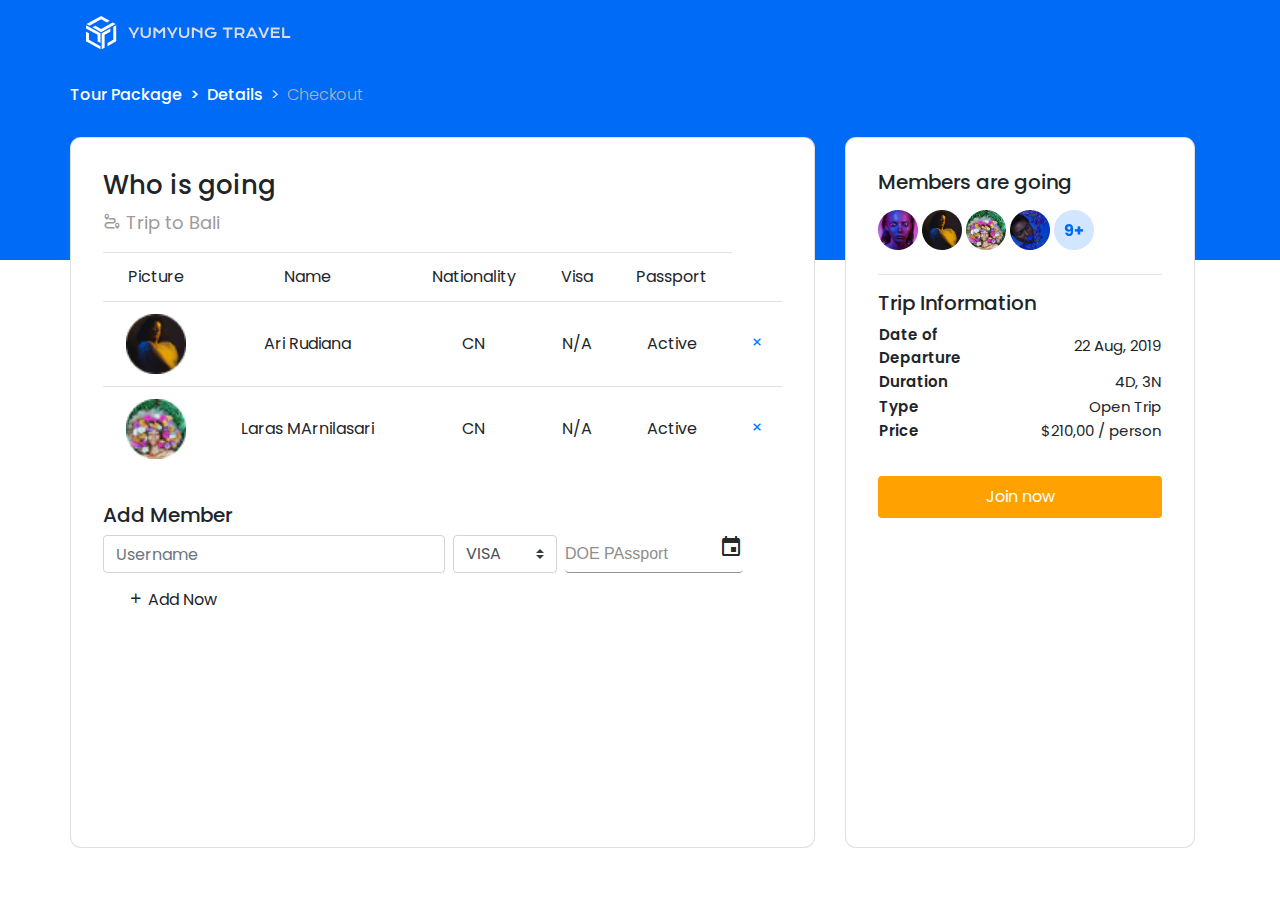
==== checkout.html @ 3087dea4 "chekout page halfway there" ====
<!DOCTYPE html>
<html lang="en">
  <head>
    <meta charset="UTF-8" />
    <meta name="viewport" content="width=device-width, initial-scale=1.0" />

    <!-- Primary Meta Tags -->
    <title>yumyung travel — tour, and travel, Hajj, and umroh</title>
    <meta
      name="title"
      content="yumyung travel — tour, and travel, Hajj, and umroh"
    />
    <meta
      name="description"
      content="home, Indonesia leading tour and travel agency, travel agent in Jakarta providing domestic Indonesia and international airlines tickets, hotels, tours ..."
    />

    <!-- ============= CSS ============= -->
    <link rel="icon" type="image/png" href="frontend/img/favicon.ico" />

    <link
      rel="stylesheet"
      href="frontend/libraries/bootstrap/css/bootstrap.css"
    />
    <link rel="stylesheet" href="frontend/libraries/xzoom/xzoom.css" />
    <link
      href="https://unpkg.com/boxicons@2.0.7/css/boxicons.min.css"
      rel="stylesheet"
    />
    <link rel="stylesheet" href="frontend/libraries/gijgo/css/gijgo.min.css" />
    <link href="https://unpkg.com/aos@2.3.1/dist/aos.css" rel="stylesheet" />

    <link rel="stylesheet" href="frontend/styles/main.css" />
  </head>
  <body>
    <!-- -------- navbar start -------- -->
    <div class="nav-wrapper nav-details">
      <div class="container">
        <nav class="row navbar navbar-expand-lg navbar-light">
          <div class="navbar-nav text-center">
            <a href="index.html" class="navbar-brand">
              <img src="frontend/img/logo2.svg" alt="logo" />
            </a>
          </div>
        </nav>
      </div>
    </div>

    <!-- -------- navbar end -------- -->

    <main>
      <section class="section-details-header"></section>
      <section class="section-details-content">
        <div class="container">
          <div class="row">
            <div class="col p-0">
              <nav>
                <ol class="breadcrumb">
                  <li class="breadcrumb-item">Tour Package</li>
                  <li class="breadcrumb-item">Details</li>
                  <li class="breadcrumb-item active">Checkout</li>
                </ol>
              </nav>
            </div>
          </div>
          <div class="row">
            <div class="col-lg-8 pl-lg-0">
              <div class="card card-details">
                <h1>Who is going</h1>
                <p>
                  <span><i class="bx bx-trip"></i></span> Trip to Bali
                </p>
                <div class="attendee">
                  <table class="table table-responsive-sm text-center">
                    <thead>
                      <tr>
                        <td>Picture</td>
                        <td>Name</td>
                        <td>Nationality</td>
                        <td>Visa</td>
                        <td>Passport</td>
                      </tr>
                    </thead>
                    <tbody>
                      <tr>
                        <td>
                          <img src="frontend/img/members2.png" height="60" />
                        </td>
                        <td class="align-middle">Ari Rudiana</td>
                        <td class="align-middle">CN</td>
                        <td class="align-middle">N/A</td>
                        <td class="align-middle">Active</td>
                        <td class="align-middle">
                          <a href="#"><i class="bx bx-x"></i></a>
                        </td>
                      </tr>
                      <tr>
                        <td>
                          <img src="frontend/img/members3.png" height="60" />
                        </td>
                        <td class="align-middle">Laras MArnilasari</td>
                        <td class="align-middle">CN</td>
                        <td class="align-middle">N/A</td>
                        <td class="align-middle">Active</td>
                        <td class="align-middle">
                          <a href="#"><i class="bx bx-x"></i></a>
                        </td>
                      </tr>
                    </tbody>
                  </table>
                </div>
                <div class="member mt-3">
                  <h2>Add Member</h2>
                  <form class="form-inline">
                    <label for="inputUsername" class="sr-only">Name</label>
                    <input
                      type="text"
                      name="inputUsername"
                      class="form-control mb-2 mr-sm-2"
                      id="inputUsername"
                      placeholder="Username"
                    />
                    <label for="inputVisa" class="sr-only">Visa</label>
                    <select
                      name="inputVisa"
                      id="inputVisa"
                      class="custom-select mb-2 mr-sm-2"
                    >
                      <option value="VISA" selected>VISA</option>
                      <option value="30 Days">30 Days</option>
                      <option value="N/A">N/A</option>
                    </select>

                    <label for="doePassport" class="sr-only"
                      >DOE Passport</label
                    >
                    <div class="input-group mb-2 mr-sm-2">
                      <input
                        type="text"
                        class="form-control datepicker"
                        id="doePassport"
                        placeholder="DOE PAssport"
                      />
                    </div>

                    <button class="btn btn-add-now mb-2 px-4" type="submit">
                      <i class="bx bx-plus bx-flashing"></i> Add Now
                    </button>
                  </form>
                </div>
              </div>
            </div>
            <div class="col-lg-4">
              <div class="card card-details card-right">
                <h2>Members are going</h2>
                <div class="members my-2">
                  <img
                    src="frontend/img/members1.png"
                    alt="members"
                    class="member-image"
                  />
                  <img
                    src="frontend/img/members2.png"
                    alt="members"
                    class="member-image"
                  />
                  <img
                    src="frontend/img/members3.png"
                    alt="members"
                    class="member-image"
                  />
                  <img
                    src="frontend/img/members4.png"
                    alt="members"
                    class="member-image"
                  />
                  <img
                    src="frontend/img/members5.png"
                    alt="members"
                    class="member-image"
                  />
                </div>
                <hr />
                <h2>Trip Information</h2>
                <table class="trio-information">
                  <tr>
                    <th width="50%">Date of Departure</th>
                    <td width="50%" class="text-right">22 Aug, 2019</td>
                  </tr>
                  <tr>
                    <th width="50%">Duration</th>
                    <td width="50%" class="text-right">4D, 3N</td>
                  </tr>
                  <tr>
                    <th width="50%">Type</th>
                    <td width="50%" class="text-right">Open Trip</td>
                  </tr>
                  <tr>
                    <th width="50%">Price</th>
                    <td width="50%" class="text-right">$210,00 / person</td>
                  </tr>
                </table>
                <div class="join-container">
                  <a href="#" class="btn btn-block btn-join-now mt-3 py-2"
                    >Join now</a
                  >
                </div>
              </div>
            </div>
          </div>
        </div>
      </section>
    </main>

    <!-- =========== LINK JAVASCRIPT ============ -->

    <script src="frontend/libraries/jquery/jquery-3.5.1.min.js"></script>
    <script src="frontend/libraries/bootstrap/js/bootstrap.js"></script>
    <script src="https://unpkg.com/aos@2.3.1/dist/aos.js"></script>
    <script src="frontend/scripts/main.js"></script>
    <script src="frontend/libraries/xzoom/xzoom.min.js"></script>
    <script src="frontend/libraries/gijgo/js/gijgo.min.js"></script>
    <script>
      $(document).ready(function () {
        $(".xzoom, .xzoom-gallery").xzoom({
          zoomWidth: 500,
          title: false,
          tint: "#333",
          Xoffset: 15,
        });

        $(".datepicker").datepicker({
          uilibrary: "bootstrap4",
        });
      });
    </script>
    <script>
      AOS.init();
    </script>
  </body>
</html>
---- frontend/libraries/xzoom/xzoom.css ----
/* Compatibility styles for frameworks like bootstrap, foundation e.t.c */
.xzoom-source img, .xzoom-preview img, .xzoom-lens img {
  display: block;
  max-width: none;
  max-height: none;
  -webkit-transition: none;
  -moz-transition: none;
  -o-transition: none;
  transition: none;
}
/* --------------- */

/* xZoom Styles below */
.xzoom-container { 
  display: inline-block;
}

.xzoom-thumbs {
  text-align: center;
  margin-bottom: 10px;
}

.xzoom { 
  -webkit-box-shadow: 0px 0px 5px 0px rgba(0,0,0,0.5);
  -moz-box-shadow: 0px 0px 5px 0px rgba(0,0,0,0.5);
  box-shadow: 0px 0px 5px 0px rgba(0,0,0,0.5);  
}
.xzoom2, .xzoom3, .xzoom4, .xzoom5 {
  -webkit-box-shadow: 0px 0px 5px 0px rgba(0,0,0,0.5);
  -moz-box-shadow: 0px 0px 5px 0px rgba(0,0,0,0.5);
  box-shadow: 0px 0px 5px 0px rgba(0,0,0,0.5);
}

/* Thumbs */
.xzoom-gallery, .xzoom-gallery2, .xzoom-gallery3, .xzoom-gallery4, .xzoom-gallery5 {
  border: 1px solid #cecece;
  margin-left: 5px;
  margin-bottom: 10px;
}

.xzoom-source, .xzoom-hidden {
  display: block;
  position: static;
  float: none;
  clear: both;
}

/* Everything out of border is hidden */
.xzoom-hidden {
  overflow: hidden;
}

/* Preview */
.xzoom-preview {
  border: 1px solid #888;
  background: #2f4f4f;
  box-shadow: -0px -0px 10px rgba(0,0,0,0.50);
}

/* Lens */
.xzoom-lens {
  border: 1px solid #555;
  box-shadow: -0px -0px 10px rgba(0,0,0,0.50);
  cursor: crosshair;
}

/* Loading */
.xzoom-loading {
  background-position: center center;
  background-repeat: no-repeat;
  border-radius: 100%;
  opacity: .7;
  background: url(../images/xloading.gif);
  width: 48px;
  height: 48px;
}

/* Additional class that applied to thumb when it is active */
.xactive {
  -webkit-box-shadow: 0px 0px 3px 0px rgba(74,169,210,1);
  -moz-box-shadow: 0px 0px 3px 0px rgba(74,169,210,1);
  box-shadow: 0px 0px 3px 0px rgba(74,169,210,1); 
  border: 1px solid #4aaad2;
}

/* Caption */
.xzoom-caption {
  position: absolute;
  bottom: -43px;
  left: 0;
  background: #000;
  width: 100%;
  text-align: left;
}

.xzoom-caption span {
  color: #fff;
  font-family: Arial, sans-serif;
  display: block;
  font-size: 0.75em;
  font-weight: bold;
  padding: 10px;
}
---- frontend/libraries/gijgo/css/gijgo.min.css ----
.gj-button-md,.gj-text-align-center{text-align:center}.gj-button-md,.gj-modal{overflow:hidden;outline:0}.gj-button-md,.gj-button-md-group{position:relative;vertical-align:middle}.gj-button,.gj-button-md,.gj-cursor-pointer{cursor:pointer}.gj-button{background-color:#f5f5f5;border:1px solid #ddd;color:#000;border-radius:3px;padding:6px 10px}.gj-unselectable{-webkit-touch-callout:none;-webkit-user-select:none;-khtml-user-select:none;-moz-user-select:none;-ms-user-select:none;user-select:none}.gj-row{display:-webkit-box;display:-ms-flexbox;display:flex;-ms-flex-wrap:wrap;flex-wrap:wrap}.gj-margin-left-5{margin-left:5px}.gj-margin-left-10{margin-left:10px}.gj-width-full{width:100%}.gj-font-size-16{font-size:16px}.gj-hidden{display:none}.gj-button-md{background:0 0;border:none;border-radius:2px;color:rgba(0,0,0,.87);height:36px;margin:0;min-width:64px;padding:0 16px;display:inline-block;font-family:Roboto,Helvetica,Arial,sans-serif;font-size:1rem;font-weight:500;text-transform:uppercase;letter-spacing:0;will-change:box-shadow;transition:box-shadow .2s cubic-bezier(.4,0,1,1),background-color .2s cubic-bezier(.4,0,.2,1),color .2s cubic-bezier(.4,0,.2,1);text-decoration:none;line-height:36px;-webkit-user-select:none;-moz-user-select:none;-ms-user-select:none;user-select:none}.gj-button-md:hover{background-color:rgba(158,158,158,.2)}.gj-button-md:disabled{color:rgba(0,0,0,.26);background:0 0}.gj-button-md .gj-icon,.gj-button-md .material-icons{vertical-align:middle}.gj-button-md.gj-button-md-icon{width:24px;height:31px;min-width:24px;padding:0;display:table}ul.gj-list-bootstrap li [data-role=image],ul.gj-list-md li [data-role=checkbox],ul.gj-list-md li [data-role=image]{height:24px;width:24px}.gj-button-md.gj-button-md-icon .gj-icon,.gj-button-md.gj-button-md-icon .material-icons{display:table-cell;margin-right:0;width:24px;height:24px}.gj-button-md.active{background-color:rgba(158,158,158,.4)}.gj-button-md-group{display:inline-block}.gj-textbox-md{border:none;border-bottom:1px solid rgba(0,0,0,.42);display:block;font-family:Helvetica,Arial,sans-serif;font-size:16px;line-height:16px;padding:4px 0;margin:0;width:100%;background:0 0;text-align:left;color:rgba(0,0,0,.87)}.gj-textbox-md:active,.gj-textbox-md:focus{border-bottom:2px solid rgba(0,0,0,.42);outline:0}.gj-textbox-md::placeholder{color:#8e8e8e}.gj-textbox-md:-ms-input-placeholder{color:#8e8e8e}.gj-textbox-md::-ms-input-placeholder{color:#8e8e8e}.gj-md-spacer-24{min-width:24px;width:24px;display:inline-block}.gj-md-spacer-32{min-width:32px;width:32px;display:inline-block}.gj-modal{position:fixed;top:0;right:0;bottom:0;left:0;z-index:1203;display:none;-webkit-overflow-scrolling:touch;background-color:rgba(0,0,0,.54118);transition:.2s ease opacity;will-change:opacity}ul.gj-list li [data-role=wrapper]{display:table;width:100%}ul.gj-list li [data-role=checkbox],ul.gj-list li [data-role=image]{display:table-cell;vertical-align:middle;text-align:center}ul.gj-list li [data-role=display]{display:table-cell;vertical-align:middle;cursor:pointer}ul.gj-list li [data-role=display]:empty:before{content:"\200b"}ul.gj-list-bootstrap{padding-left:0;margin-bottom:0}ul.gj-list-bootstrap li{padding:0}ul.gj-list-bootstrap li [data-role=wrapper]{padding:0 10px}ul.gj-list-bootstrap li [data-role=checkbox]{width:24px;padding:3px}ul.gj-list-bootstrap li [data-role=display]{padding:8px 0 8px 4px}.list-group-item.active ul li,.list-group-item.active:focus ul li,.list-group-item.active:hover ul li{text-shadow:none;color:initial}ul.gj-list-md{padding:0;list-style:none;line-height:24px;letter-spacing:0;color:#616161}.gj-picker-md,ul.gj-list-md li{font-family:Roboto,Helvetica,Arial,sans-serif;font-size:16px;font-weight:400;letter-spacing:.04em;line-height:1}ul.gj-list-md li{display:list-item;list-style-type:none;padding:0;min-height:unset;box-sizing:border-box;align-items:center;cursor:default;overflow:hidden;-webkit-flex-direction:row;-ms-flex-direction:row;flex-direction:row;-webkit-flex-wrap:nowrap;-ms-flex-wrap:nowrap;flex-wrap:nowrap}ul.gj-list-md li [data-role=display]{padding:8px 0 8px 5px;order:0;flex-grow:2;text-decoration:none;box-sizing:border-box;align-items:center;text-align:left;color:rgba(0,0,0,.87)}ul.gj-list-md li.disabled>[data-role=wrapper]>[data-role=display]{color:#9E9E9E}.gj-list-md-active{background:#e0e0e0;color:#3f51b5}.gj-picker{position:absolute;z-index:1203;background-color:#fff}.gj-picker .selected{color:#fff}.gj-picker-md{color:rgba(0,0,0,.87);border:1px solid #E0E0E0}.gj-modal .gj-picker-md{border:0}.gj-picker-md [role=header]{color:rgba(255,255,255,.54);display:flex;background:#2196f3;align-items:baseline;user-select:none;justify-content:center}.gj-picker-md [role=footer]{float:right;padding:10px}.gj-picker-md [role=footer] button.gj-button-md{color:#2196f3;font-weight:700;font-size:13px}.gj-picker-bootstrap{border:1px solid #E0E0E0}.gj-picker-bootstrap .selected{color:#888}.gj-picker-bootstrap [role=header]{background:#eee;color:#AAA}@font-face{font-family:gijgo-material;src:url(../fonts/gijgo-material.eot?235541);src:url(../fonts/gijgo-material.eot?235541#iefix) format('embedded-opentype'),url(../fonts/gijgo-material.ttf?235541) format('truetype'),url(../fonts/gijgo-material.woff?235541) format('woff'),url(../fonts/gijgo-material.svg?235541#gijgo-material) format('svg');font-weight:400;font-style:normal}.gj-icon{font-family:gijgo-material!important;font-size:24px;speak:none;font-style:normal;font-weight:400;font-variant:normal;text-transform:none;line-height:1;letter-spacing:0;-webkit-font-feature-settings:"liga";-moz-font-feature-settings:"liga=1";-moz-font-feature-settings:"liga";-ms-font-feature-settings:"liga" 1;font-feature-settings:"liga";-webkit-font-variant-ligatures:discretionary-ligatures;font-variant-ligatures:discretionary-ligatures;-webkit-font-smoothing:antialiased;-moz-osx-font-smoothing:grayscale}.gj-icon.undo:before{content:"\e900"}.gj-icon.vertical-align-top:before{content:"\e901"}.gj-icon.vertical-align-center:before{content:"\e902"}.gj-icon.vertical-align-bottom:before{content:"\e903"}.gj-icon.arrow-dropup:before{content:"\e904"}.gj-icon.clock:before{content:"\e905"}.gj-icon.refresh:before{content:"\e906"}.gj-icon.last-page:before{content:"\e907"}.gj-icon.first-page:before{content:"\e908"}.gj-icon.cancel:before{content:"\e909"}.gj-icon.clear:before{content:"\e90a"}.gj-icon.check-circle:before{content:"\e90b"}.gj-icon.delete:before{content:"\e90c"}.gj-icon.arrow-upward:before{content:"\e90d"}.gj-icon.arrow-forward:before{content:"\e90e"}.gj-icon.arrow-downward:before{content:"\e90f"}.gj-icon.arrow-back:before{content:"\e910"}.gj-icon.list-numbered:before{content:"\e911"}.gj-icon.list-bulleted:before{content:"\e912"}.gj-icon.indent-increase:before{content:"\e913"}.gj-icon.indent-decrease:before{content:"\e914"}.gj-icon.redo:before{content:"\e915"}.gj-icon.align-right:before{content:"\e916"}.gj-icon.align-left:before{content:"\e917"}.gj-icon.align-justify:before{content:"\e918"}.gj-icon.align-center:before{content:"\e919"}.gj-icon.strikethrough:before{content:"\e91a"}.gj-icon.italic:before{content:"\e91b"}.gj-icon.underlined:before{content:"\e91c"}.gj-icon.bold:before{content:"\e91d"}.gj-icon.arrow-dropdown:before{content:"\e91e"}.gj-icon.done:before{content:"\e91f"}.gj-icon.pencil:before{content:"\e920"}.gj-icon.minus:before{content:"\e921"}.gj-icon.plus:before{content:"\e922"}.gj-icon.chevron-up:before{content:"\e923"}.gj-icon.chevron-right:before{content:"\e924"}.gj-icon.chevron-down:before{content:"\e925"}.gj-icon.chevron-left:before{content:"\e926"}.gj-icon.event:before{content:"\e927"}.gj-draggable{cursor:move}.gj-resizable-handle{position:absolute;font-size:.1px;display:block;-ms-touch-action:none;touch-action:none;z-index:1203}.gj-dialog-bootstrap [data-role=title],.gj-dialog-bootstrap4 [data-role=title]{display:inline}.gj-dialog-bootstrap,.gj-dialog-bootstrap4,.gj-dialog-md{z-index:1202;overflow:hidden}.gj-resizable-n{cursor:n-resize;height:7px;width:100%;top:-5px;left:0}.gj-resizable-e{cursor:e-resize;width:7px;right:-5px;top:0;height:100%}.gj-resizable-s{cursor:s-resize;height:7px;width:100%;bottom:-5px;left:0}.gj-resizable-w{cursor:w-resize;width:7px;left:-5px;top:0;height:100%}.gj-resizable-se{cursor:se-resize;width:12px;height:12px;right:1px;bottom:1px}.gj-resizable-sw{cursor:sw-resize;width:9px;height:9px;left:-5px;bottom:-5px}.gj-resizable-nw{cursor:nw-resize;width:9px;height:9px;left:-5px;top:-5px}.gj-resizable-ne{cursor:ne-resize;width:9px;height:9px;right:-5px;top:-5px}.gj-dialog-footer{position:absolute;bottom:0;width:100%;margin-top:0}.gj-dialog-scrollable [data-role=body]{overflow-x:hidden;overflow-y:scroll}.gj-dialog-bootstrap [data-role=close]{line-height:1.42857143}.gj-dialog-bootstrap4 [data-role=close]{line-height:1.5}.gj-dialog-md{background-color:#FFF;border:none;box-shadow:0 11px 15px -7px rgba(0,0,0,.2),0 24px 38px 3px rgba(0,0,0,.14),0 9px 46px 8px rgba(0,0,0,.12);box-sizing:border-box;position:relative;display:-webkit-box;display:-webkit-flex;display:-ms-flexbox;display:flex;-webkit-box-orient:vertical;-webkit-box-direction:normal;-webkit-flex-direction:column;-ms-flex-direction:column;flex-direction:column;-webkit-background-clip:padding-box;background-clip:padding-box;outline:0}.gj-dialog-md-header{padding:24px 24px 0;font-family:Roboto,Helvetica,Arial,sans-serif}.gj-dialog-md-title{margin:0;font-weight:400;display:inline;line-height:28px;font-size:20px}.gj-dialog-md-close{-webkit-appearance:none;padding:0;cursor:pointer;background:0 0;border:0;float:right;line-height:28px;font-size:28px}.gj-dialog-md-body{padding:20px 24px 24px;color:rgba(0,0,0,.54);font-family:Helvetica,Arial,sans-serif;font-size:14px;font-weight:400;line-height:20px}.gj-dialog-md-footer{padding:8px 8px 8px 24px;display:-webkit-flex;display:-ms-flexbox;display:flex;-webkit-flex-direction:row-reverse;-ms-flex-direction:row-reverse;flex-direction:row-reverse;-webkit-flex-wrap:wrap;-ms-flex-wrap:wrap;flex-wrap:wrap;box-sizing:border-box}.gj-dialog-md-footer>:first-child{margin-right:0}.gj-dialog-md-footer>*{margin-right:8px;height:36px}DIV.gj-grid-wrapper{margin:auto;position:relative;clear:both;z-index:1}TABLE.gj-grid{margin:auto;border-collapse:collapse;width:100%;table-layout:fixed}TABLE.gj-grid THEAD TH [data-role=selectAll]{margin:auto}table.gj-grid-bootstrap thead th [data-role=sorticon],table.gj-grid-md thead th [data-role=sorticon]{margin-left:5px}TABLE.gj-grid THEAD TH [data-role=title],TABLE.gj-grid THEAD TH [data-role=sorticon]{display:inline-block}TABLE.gj-grid THEAD TH{overflow:hidden;text-overflow:ellipsis}TABLE.gj-grid.autogrow-header-row THEAD TH{overflow:auto;text-overflow:initial;white-space:pre-wrap;-ms-word-break:break-word;word-break:break-word}TABLE.gj-grid>tbody>tr>td{overflow:hidden;position:relative}table.gj-grid tbody div[data-role=display]{vertical-align:middle;text-indent:0;white-space:pre-wrap;-ms-word-break:break-word;word-break:break-word}table.gj-grid.fixed-body-rows tbody div[data-role=display]{overflow:hidden;text-overflow:ellipsis;white-space:nowrap;-ms-word-break:initial;word-break:initial}table.gj-grid tfoot DIV[data-role=display]{vertical-align:middle;text-indent:0;display:flex}TABLE.gj-grid .fa{padding:2px}TABLE.gj-grid>tbody>tr>td>div{padding:2px;overflow:hidden}DIV.gj-grid-wrapper DIV.gj-grid-loading-cover{background:#BBB;opacity:.5;position:absolute;vertical-align:middle}DIV.gj-grid-wrapper DIV.gj-grid-loading-text{position:absolute;font-weight:700}table.gj-grid-bootstrap thead th{background-color:#f5f5f5;vertical-align:middle}table.gj-grid-bootstrap thead th [data-role=sorticon] i.gj-icon,table.gj-grid-bootstrap thead th [data-role=sorticon] i.material-icons{position:absolute;font-size:20px;top:15px}table.gj-grid-bootstrap tbody tr td div[data-role=display]{padding:0}.gj-grid-bootstrap-4 .gj-checkbox-bootstrap{display:inline-block;padding-top:2px}.gj-grid-bootstrap-4 tbody tr.active{background-color:rgba(0,0,0,.075)}.gj-grid-md{position:relative;border:1px solid #e0e0e0;border-collapse:collapse;white-space:nowrap;font-size:13px;font-family:Roboto,Helvetica,Arial,sans-serif;background-color:#fff}.gj-grid-md td:first-of-type,.gj-grid-md th:first-of-type{padding-left:24px}.gj-grid-md td,.gj-grid-md th{padding:12px 18px;position:relative;box-sizing:border-box}.gj-grid-md th{vertical-align:bottom;font-weight:700;line-height:31px;letter-spacing:0;height:56px;font-size:12px;color:rgba(0,0,0,.54);text-align:right}.gj-grid-md td{height:48px;border-top:1px solid #e0e0e0;border-bottom:1px solid #e0e0e0;text-align:left;color:rgba(0,0,0,.87)}.gj-grid-bootstrap tbody tr.gj-grid-top-border td,.gj-grid-md tbody tr.gj-grid-top-border td{border-top:2px solid #777}.gj-grid-bootstrap tbody tr.gj-grid-bottom-border td,.gj-grid-md tbody tr.gj-grid-bottom-border td{border-bottom:2px solid #777}.gj-grid-md tbody tr{position:relative;height:48px;transition-duration:.28s;transition-timing-function:cubic-bezier(.4,0,.2,1);transition-property:background-color}.gj-grid-md tbody tr:hover{background-color:#EEE}.gj-grid-md tbody tr.gj-grid-md-select{background-color:#F5F5F5}table.gj-grid-md thead th [data-role=sorticon] i.gj-icon,table.gj-grid-md thead th [data-role=sorticon] i.material-icons{position:absolute;font-size:16px;top:19px}table.gj-grid-md thead th.gj-grid-select-all{padding-bottom:3px}@media only all{td.display-1120,td.display-320,td.display-480,td.display-640,td.display-800,td.display-960,th.display-1120,th.display-320,th.display-480,th.display-640,th.display-800,th.display-960{display:none}}@media screen and (min-width:20em){TABLE.gj-grid-bootstrap td.display-320,TABLE.gj-grid-bootstrap th.display-320{display:table-cell}}@media screen and (min-width:30em){TABLE.gj-grid-bootstrap td.display-480,TABLE.gj-grid-bootstrap th.display-480{display:table-cell}}@media screen and (min-width:40em){TABLE.gj-grid-bootstrap td.display-640,TABLE.gj-grid-bootstrap th.display-640{display:table-cell}}@media screen and (min-width:50em){TABLE.gj-grid-bootstrap td.display-800,TABLE.gj-grid-bootstrap th.display-800{display:table-cell}}@media screen and (min-width:60em){TABLE.gj-grid-bootstrap td.display-960,TABLE.gj-grid-bootstrap th.display-960{display:table-cell}}@media screen and (min-width:70em){TABLE.gj-grid-bootstrap td.display-1120,TABLE.gj-grid-bootstrap th.display-1120{display:table-cell}}.gj-grid-md tfoot tr th{padding-right:14px}.gj-grid-md tfoot tr[data-role=pager] .gj-grid-mdl-pager-label{padding-left:5px;padding-right:5px}.gj-grid-md tfoot tr[data-role=pager] .gj-dropdown-md{margin-left:12px}.gj-grid-md tfoot tr[data-role=pager] .gj-dropdown-md [role=presenter]{font-size:12px;font-weight:700;color:rgba(0,0,0,.54)}.gj-grid-md tfoot tr[data-role=pager] .gj-dropdown-md [role=presenter] [role=display]{text-align:right}.gj-grid-md tfoot tr[data-role=pager] .gj-grid-md-limit-select{margin-left:10px;font-size:12px;font-weight:700;color:rgba(0,0,0,.54)}.gj-grid-bootstrap tfoot tr[data-role=pager] th{line-height:30px;background-color:#f5f5f5}.gj-grid-bootstrap tfoot tr[data-role=pager] th>div>button,.gj-grid-bootstrap tfoot tr[data-role=pager] th>div>div{margin-right:5px}.gj-grid-bootstrap-4 tfoot tr[data-role=pager] th>div button{height:34px}.gj-grid-bootstrap-4 tfoot tr[data-role=pager] th div .gj-dropdown-bootstrap-4 .gj-dropdown-expander-mi .gj-icon{top:5px}.gj-grid-bootstrap-3 tfoot tr[data-role=pager] th>div>input{margin-right:5px;width:40px;text-align:right;display:inline-block;font-weight:700}.gj-grid-bootstrap-4 tfoot tr[data-role=pager] th>div>div.input-group{width:40px}.gj-grid-bootstrap-4 tfoot tr[data-role=pager] th>div>div.input-group input{text-align:right;font-weight:700;height:34px;padding-top:2px;padding-bottom:6px}.gj-grid-bootstrap tfoot tr[data-role=pager] th>div>select{display:inline-block;margin-right:5px;width:60px}.gj-grid-bootstrap tfoot tr[data-role=pager] th .gj-dropdown-bootstrap .gj-list-bootstrap [data-role=display]{line-height:14px}.gj-grid-bootstrap tfoot tr[data-role=pager] th .gj-dropdown-bootstrap [role=presenter] [role=display]{font-weight:700}.gj-grid-bootstrap tfoot tr[data-role=pager] th .gj-dropdown-bootstrap-3 [role=presenter]{padding:2px 8px}.gj-grid-bootstrap tfoot tr[data-role=pager] th .gj-dropdown-bootstrap-4 [role=presenter]{padding:1px 8px}.gj-grid thead tr th div.gj-grid-column-resizer-wrapper{position:relative;width:100%;height:0;top:0;left:0;padding:0}span.gj-grid-column-resizer{position:absolute;right:0;width:10px;top:-100px;height:300px;z-index:1203;cursor:e-resize}.gj-grid-resize-cursor{cursor:e-resize}.gj-grid-md tbody tr td.gj-grid-left-border,.gj-grid-md thead tr th.gj-grid-left-border{border-left:3px solid #777}.gj-grid-md tbody tr td.gj-grid-right-border,.gj-grid-md thead tr th.gj-grid-right-border{border-right:3px solid #777}.gj-grid-bootstrap tbody tr td.gj-grid-left-border,.gj-grid-bootstrap thead tr th.gj-grid-left-border{border-left:5px solid #ddd}.gj-grid-bootstrap tbody tr td.gj-grid-right-border,.gj-grid-bootstrap thead tr th.gj-grid-right-border{border-right:5px solid #ddd}.gj-dirty{position:absolute;top:0;left:0;border-style:solid;border-width:3px;border-color:red transparent transparent red;padding:0;overflow:hidden;vertical-align:top}.gj-grid-md tbody tr td.gj-grid-management-column{padding:3px}.gj-grid-md tbody tr td[data-mode=edit]{padding:0 18px}.gj-grid-bootstrap tbody tr td[data-mode=edit],.gj-grid-bootstrap tbody tr td[data-mode=edit] [data-role=edit],.gj-grid-md tbody .gj-dropdown-md [role=presenter] [role=display]{padding:0}.gj-grid-bootstrap-3 tbody tr td.gj-grid-management-column{padding:3px}.gj-grid-bootstrap-3 tbody tr td[data-mode=edit]{height:38px}.gj-grid-bootstrap-3 tbody tr td[data-mode=edit] [data-role=edit] input[type=text]{height:37px;padding:8px}.gj-grid-bootstrap-3 tbody tr td[data-mode=edit] .gj-dropdown-bootstrap [role=presenter]{border:0;border-radius:0;height:37px;padding-left:8px}.gj-grid-bootstrap-3 tbody tr td[data-mode=edit] .gj-datepicker-bootstrap{height:37px}.gj-grid-bootstrap-3 tbody tr td[data-mode=edit] .gj-datepicker-bootstrap [role=input]{height:37px;border:0;border-radius:0}.gj-grid-bootstrap-3 tbody tr td[data-mode=edit] .gj-datepicker-bootstrap [role=right-icon]{border:0;border-radius:0}.gj-grid-bootstrap-3 tbody tr td[data-mode=edit] .gj-checkbox-bootstrap{display:inline-block;padding-top:10px;height:32px}.gj-grid-bootstrap-4 tbody tr td.gj-grid-management-column{padding:6px}.gj-grid-bootstrap-4 tbody tr td[data-mode=edit] [data-role=edit] input[type=text]{height:48px;padding-left:12px}.gj-grid-bootstrap-4 tbody tr td[data-mode=edit] .gj-dropdown-bootstrap [role=presenter]{border:0;border-radius:0;height:48px;padding-left:12px;font-family:-apple-system,system-ui,BlinkMacSystemFont,"Segoe UI",Roboto,"Helvetica Neue",Arial,sans-serif}.gj-grid-bootstrap-4 tbody tr td[data-mode=edit] .gj-dropdown-bootstrap-4 [role=expander].gj-dropdown-expander-mi .gj-icon,.gj-grid-bootstrap-4 tbody tr td[data-mode=edit] .gj-dropdown-bootstrap-4 [role=expander].gj-dropdown-expander-mi .material-icons{top:13px}.gj-grid-bootstrap-4 tbody tr td[data-mode=edit] .gj-datepicker-bootstrap{height:48px}.gj-grid-bootstrap-4 tbody tr td[data-mode=edit] .gj-datepicker-bootstrap [role=input]{height:48px;border:0;border-radius:0}.gj-grid-bootstrap-4 tbody tr td[data-mode=edit] .gj-datepicker-bootstrap [role=right-icon]{background-color:#fff}.gj-grid-bootstrap-4 tbody tr td[data-mode=edit] .gj-datepicker-bootstrap [role=right-icon] button{border:0;border-radius:0;width:43px;position:relative}.gj-grid-bootstrap-4 tbody tr td[data-mode=edit] .gj-datepicker-bootstrap [role=right-icon] .gj-icon,.gj-grid-bootstrap-4 tbody tr td[data-mode=edit] .gj-datepicker-bootstrap [role=right-icon] .material-icons{top:13px;left:10px;font-size:24px}.gj-grid-bootstrap-4 tbody tr td[data-mode=edit] .gj-checkbox-bootstrap{display:inline-block;padding-top:15px;height:42px}.gj-grid-md thead tr[data-role=filter] th{border-top:1px solid #e0e0e0}div.gj-grid-wrapper div.gj-grid-bootstrap-toolbar{background-color:#f5f5f5;padding:8px;font-weight:700;border:1px solid #ddd}div.gj-grid-wrapper div.gj-grid-bootstrap-4-toolbar{background-color:#f5f5f5;padding:12px;font-weight:700;border:1px solid #ddd}div.gj-grid-wrapper div.gj-grid-md-toolbar{font-weight:700;font-size:24px;font-family:Helvetica,Arial,sans-serif;background-color:#fff;border-top:1px solid #e0e0e0;border-left:1px solid #e0e0e0;border-right:1px solid #e0e0e0;border-bottom:0;border-collapse:collapse;padding:0 18px;line-height:56px}.gj-checkbox-bootstrap,.gj-checkbox-md{min-width:0;font-weight:400;text-align:center;position:relative}table.gj-grid-scrollable tbody{overflow-y:auto;overflow-x:hidden;display:block}table.gj-grid-md.gj-grid-scrollable{border-bottom:0}table.gj-grid-md.gj-grid-scrollable tbody{border-right:1px solid #e0e0e0;border-bottom:1px solid #e0e0e0}table.gj-grid-md.gj-grid-scrollable tfoot{border-bottom:1px solid #e0e0e0}table.gj-grid-bootstrap.gj-grid-scrollable{border-bottom:0}table.gj-grid-bootstrap.gj-grid-scrollable tbody{border-right:1px solid #ddd;border-bottom:1px solid #ddd}table.gj-grid-bootstrap.gj-grid-scrollable tbody tr[data-role=row]:first-child td{border-top:0}table.gj-grid-bootstrap.gj-grid-scrollable tbody tr[data-role=row] td:first-child{border-left:0}table.gj-grid-bootstrap.gj-grid-scrollable tbody tr[data-role=row] td:last-child{border-right:0}table.gj-grid-bootstrap.gj-grid-scrollable tfoot{border-bottom:1px solid #ddd}ul.gj-list li [data-role=spacer]{display:table-cell}ul.gj-list li [data-role=expander]{display:table-cell;vertical-align:middle;text-align:center;cursor:pointer}[data-type=tree] ul li [data-role=expander].gj-tree-font-awesome-expander,[data-type=tree] ul li [data-role=expander].gj-tree-glyphicons-expander,[data-type=tree] ul li [data-role=expander].gj-tree-material-icons-expander{width:24px}[data-type=tree] ul li [data-role=expander].gj-tree-glyphicons-expander .glyphicon{top:4px;height:24px}.gj-tree-bootstrap-3 ul.gj-list-bootstrap li{border:0;border-radius:0;color:#333}.gj-tree-bootstrap-3 ul.gj-list-bootstrap li.active{color:#fff}.gj-tree-bootstrap-3 ul.gj-list-bootstrap li.disabled{color:#777;background-color:#eee}.gj-tree-bootstrap-4 ul.gj-list-bootstrap li{border:0;border-radius:0;color:#212529}.gj-tree-bootstrap-4 ul.gj-list-bootstrap li.active{color:#fff}.gj-tree-bootstrap-4 ul.gj-list-bootstrap li.disabled{color:#868e96}.gj-tree-bootstrap-4 ul.gj-list-bootstrap li ul.gj-list-bootstrap{width:100%}.gj-tree-bootstrap-border ul.gj-list-bootstrap li{border:1px solid #ddd}.gj-tree-bootstrap-border ul.gj-list-bootstrap li ul.gj-list-bootstrap li{border-left:0;border-right:0}.gj-tree-bootstrap-border ul.gj-list-bootstrap li:first-child{border-top-left-radius:4px;border-top-right-radius:4px}.gj-tree-bootstrap-border ul.gj-list-bootstrap li:last-child{border-bottom-left-radius:4px;border-bottom-right-radius:4px}.gj-tree-bootstrap-border ul.gj-list-bootstrap li ul.gj-list-bootstrap li:first-child{border-top-left-radius:0;border-top-right-radius:0}.gj-tree-bootstrap-border ul.gj-list-bootstrap li ul.gj-list-bootstrap li:last-child{border-bottom:0;border-bottom-left-radius:0;border-bottom-right-radius:0}ul.gj-list-bootstrap li [data-role=expander].gj-tree-material-icons-expander{padding-top:8px;padding-bottom:4px}.gj-tree-drag-el,.gj-tree-drag-el li{padding:0;margin:0}ul.gj-list-bootstrap li [data-role=expander].gj-tree-material-icons-expander .gj-icon{width:24px;height:24px}ul.gj-list-md li.disabled>[data-role=wrapper]>[data-role=expander]{color:#9E9E9E}.gj-tree-md-border ul.gj-list-md li{border:1px solid #616161;margin-bottom:-1px}.gj-tree-md-border ul.gj-list-md li ul.gj-list-md li{border-left:0;border-right:0}.gj-tree-md-border ul.gj-list-md li ul.gj-list-md li:last-child{border-bottom:0}.gj-tree-drop-above{border-top:1px solid #000}.gj-tree-bootstrap-3 ul.gj-list-bootstrap li [data-role=wrapper].drop-above,.gj-tree-bootstrap-4 ul.gj-list-bootstrap li [data-role=wrapper].drop-above{border-top:2px solid #000}.gj-tree-drop-below{border-bottom:1px solid #000}.gj-tree-bootstrap-3 ul.gj-list-bootstrap li [data-role=wrapper].drop-below,.gj-tree-bootstrap-4 ul.gj-list-bootstrap li [data-role=wrapper].drop-below{border-bottom:2px solid #000}.gj-tree-drag-el{z-index:1203}.gj-tree-drag-el [data-role=wrapper]{cursor:move;display:table}.gj-tree-drag-el [data-role=indicator]{width:14px;padding:0 3px;display:table-cell;vertical-align:middle;text-align:center}.gj-tree-bootstrap-drag-el li.list-group-item{border:0;background:unset}.gj-tree-bootstrap-drag-el [data-role=indicator],.gj-tree-md-drag-el [data-role=indicator]{width:24px;height:24px;padding:0}.gj-checkbox-bootstrap{font-size:0;margin:0;width:18px;height:18px;display:inline}.gj-checkbox-bootstrap input[type=checkbox]{display:none;margin-bottom:-12px}.gj-checkbox-bootstrap span{background:#fff;display:block;content:" ";width:18px;height:18px;line-height:11px;font-size:11px;padding:2px;color:#555;border:1px solid #CCC;border-radius:3px;transition:box-shadow .2s linear,border-color .2s linear;cursor:pointer;margin:auto}.gj-checkbox-bootstrap input[type=checkbox]:focus+span:before{outline:0;box-shadow:0 0 0 0 #66afe9,0 0 6px rgba(102,175,233,.6);border-color:#66afe9}.gj-datepicker-bootstrap :active,.gj-datepicker-bootstrap :focus,.gj-timepicker-bootstrap :active,.gj-timepicker-bootstrap :focus{box-shadow:none}.gj-checkbox-bootstrap input[type=checkbox][disabled]+span{opacity:.6;cursor:not-allowed}.gj-checkbox-bootstrap.gj-checkbox-bootstrap-4 span{line-height:16px;padding:0}.gj-checkbox-bootstrap-4.gj-checkbox-material-icons input[type=checkbox]:checked+span:after,.gj-checkbox-bootstrap-4.gj-checkbox-material-icons input[type=checkbox]:indeterminate+span:after{font-size:16px}.gj-checkbox-md{font-size:0;margin:0;width:16px;height:16px}.gj-checkbox-md input[type=checkbox]{display:none;margin-bottom:-12px}.gj-checkbox-md span{display:inline-block;box-sizing:border-box;width:16px;height:16px;margin:0;cursor:pointer;overflow:hidden;border:2px solid #616161;border-radius:2px;z-index:2}.gj-checkbox-md input[type=checkbox]:checked+span{border:2px solid #536DFE}.gj-checkbox-md input[type=checkbox]:checked+span:after{color:#FFF;background-color:#536DFE;position:absolute;left:1px;top:-15px}.gj-checkbox-md input[type=checkbox]:indeterminate+span{border:2px solid #616161}.gj-checkbox-md input[type=checkbox]:indeterminate+span:after{color:#616161;position:absolute;left:1px;top:-15px}.gj-checkbox-md input[type=checkbox][disabled]+span{border:2px solid #9E9E9E}.gj-editor-md,.gj-editor-md [role=body]{border:1px solid rgba(158,158,158,.2)}.gj-checkbox-md input[type=checkbox][disabled]+span:after{background-color:#9E9E9E}.gj-checkbox-md input[type=checkbox][disabled]:indeterminate+span:after{color:#FFF}.gj-checkbox-material-icons input[type=checkbox]:checked+span:after{content:"\e91f";font-size:14px;font-weight:700;white-space:pre}.gj-checkbox-material-icons input[type=checkbox]:indeterminate+span:after{content:"\e921";font-size:14px;font-weight:700;white-space:pre}.gj-checkbox-glyphicons input[type=checkbox]:checked+span:after{display:inline-block;font-family:'Glyphicons Halflings';content:"\e013 "}.gj-checkbox-glyphicons input[type=checkbox]:indeterminate+span:after{display:inline-block;font-family:'Glyphicons Halflings';content:"\2212 ";padding-right:1px}.gj-checkbox-fontawesome .fa{font-size:14px}.gj-checkbox-bootstrap.gj-checkbox-fontawesome .fa{line-height:18px}.gj-checkbox-fontawesome input[type=checkbox]:checked+span:before{content:"\f00c "}.gj-checkbox-fontawesome input[type=checkbox]:indeterminate+span:before{content:"\f068 "}.gj-editor [role=body]{overflow:auto;outline:transparent solid 0;box-sizing:border-box}.gj-editor-md{padding:7px;font-family:Roboto,Helvetica,Arial,sans-serif;font-size:14px;font-weight:500;letter-spacing:0}.gj-editor-md [role=toolbar]{margin-bottom:7px}.gj-editor-md [role=toolbar] .gj-button-md{min-width:54px;margin-right:5px}.gj-editor-md [role=toolbar] .gj-button-md .gj-icon{width:24px;height:24px}.gj-editor-bootstrap,.gj-editor-bootstrap [role=body]{border:1px solid #eceeef}.gj-editor-md p{margin:0;padding:0}.gj-editor-md blockquote{font-size:14px}.gj-editor-bootstrap{padding:7px}.gj-editor-bootstrap [role=toolbar]{margin-bottom:7px}.gj-editor-bootstrap [role=toolbar] .btn-group{margin-right:10px}.gj-editor-bootstrap [role=toolbar] button{height:36px}.gj-editor-bootstrap p{margin:0;padding:0}.gj-editor-bootstrap blockquote{font-size:14px}.gj-datepicker-md,.gj-dropdown-md [role=presenter]{font-family:Roboto,Helvetica,Arial,sans-serif;font-size:16px;font-weight:400;letter-spacing:.04em}.gj-dropdown{position:relative;border-collapse:separate}.gj-dropdown [role=presenter]{display:table;cursor:pointer;outline:0;position:relative}.gj-dropdown [role=presenter] [role=display]{display:table-cell;text-align:left;width:100%}.gj-dropdown [role=presenter] [role=expander]{display:table-cell;vertical-align:middle;text-align:center;width:24px;height:24px}.gj-dropdown-md [role=presenter]{line-height:1;color:rgba(0,0,0,.87);padding:0;border:0;border-bottom:1px solid rgba(0,0,0,.42);background:0 0}.gj-dropdown-md [role=presenter]:active,.gj-dropdown-md [role=presenter]:focus{border-bottom:2px solid rgba(0,0,0,.42)}.gj-dropdown-md [role=presenter] [role=display]{padding:4px 0;line-height:18px}.gj-dropdown-md [role=presenter] [role=display] .placeholder{color:#8e8e8e}.gj-dropdown-list-md{position:absolute;top:0;left:0;background-color:#f5f5f5;color:#000;margin:0;z-index:1203}.gj-dropdown-list-md li.active,.gj-dropdown-list-md li:hover{background-color:#eee}.gj-dropdown-bootstrap [role=presenter] [role=display]{padding-right:5px}.gj-dropdown-bootstrap [role=presenter] [role=expander]{padding-left:5px}.gj-dropdown-bootstrap [role=presenter] [role=expander].gj-dropdown-expander-mi{width:24px}.gj-dropdown-bootstrap-3 [role=presenter] [role=display]{line-height:20px}.gj-dropdown-bootstrap-3 [role=presenter] [role=display] .placeholder{color:#9999b3}.gj-dropdown-bootstrap-3 [role=presenter] [role=expander]{width:20px;height:20px}.gj-dropdown-bootstrap-3 [role=presenter] [role=expander].gj-dropdown-expander-mi .gj-icon,.gj-dropdown-bootstrap-3 [role=presenter] [role=expander].gj-dropdown-expander-mi .material-icons{top:5px;right:10px;position:absolute}.gj-dropdown-bootstrap-4 [role=presenter]{border:1px solid #ced4da}.gj-dropdown-bootstrap-4 [role=presenter] [role=display]{line-height:24px}.gj-dropdown-bootstrap-4 [role=presenter] [role=expander].gj-dropdown-expander-mi .gj-icon,.gj-dropdown-bootstrap-4 [role=presenter] [role=expander].gj-dropdown-expander-mi .material-icons{top:7px;right:10px;position:absolute}.gj-dropdown-list-bootstrap{position:absolute;top:32px;left:0;margin:0;z-index:1203}.gj-datepicker [role=input]::-ms-clear{display:none}.gj-datepicker [role=right-icon]{cursor:pointer}.gj-picker div[role=navigator]{display:-webkit-box;display:-ms-flexbox;display:flex;-ms-flex-wrap:wrap;flex-wrap:wrap}.gj-picker div[role=navigator] div{cursor:pointer;position:relative;flex-basis:0;-webkit-box-flex:1;-ms-flex-positive:1;flex-grow:1;max-width:100%}.gj-datepicker-md{line-height:1;color:rgba(0,0,0,.87);position:relative}.gj-datepicker-md [role=right-icon]{position:absolute;right:0;top:0;font-size:24px}.gj-datepicker-md.small .gj-textbox-md{font-size:14px}.gj-datepicker-md.small .gj-icon{font-size:22px}.gj-datepicker-md.large .gj-textbox-md{font-size:18px}.gj-datepicker-md.large .gj-icon{font-size:28px}.gj-picker-md.datepicker [role=header]{padding:20px;display:block}.gj-picker-md.datepicker [role=header] [role=year]{font-size:17px;padding-bottom:5px;cursor:pointer}.gj-picker-md.datepicker [role=header] [role=date]{font-size:36px;cursor:pointer}.gj-picker-md div[role=navigator]{height:42px;line-height:42px}.gj-picker div[role=navigator] div[role=period]{width:100%;text-align:center;font-weight:700;font-size:15px}.gj-picker-md div[role=navigator] div:first-child,.gj-picker-md div[role=navigator] div:last-child{max-width:42px}.gj-picker-md div[role=navigator] div i.gj-icon,.gj-picker-md div[role=navigator] div i.material-icons{position:absolute;top:8px}.gj-picker-md div[role=navigator] div:first-child i.gj-icon,.gj-picker-md div[role=navigator] div:first-child i.material-icons{left:10px}.gj-picker-md div[role=navigator] div:last-child i.gj-icon,.gj-picker-md div[role=navigator] div:last-child i.material-icons{right:11px}.gj-picker-md table thead{color:#9E9E9E}.gj-picker-md table tr td div,.gj-picker-md table tr th div{display:block;width:40px;height:40px;line-height:40px;font-size:13px;text-align:center;vertical-align:middle}[type=year].gj-picker-md table tr td div,[type=decade].gj-picker-md table tr td div,[type=century].gj-picker-md table tr td div{width:73px;height:73px;line-height:73px;cursor:pointer}.gj-picker-md table tr td.gj-cursor-pointer div:hover{background:#EEE;border-radius:50%;color:rgba(0,0,0,.87)}.gj-picker-md table tr td.disabled div,.gj-picker-md table tr td.other-month div{color:#BDBDBD}.gj-picker-md table tr td.focused div{background:#E0E0E0;border-radius:50%}.gj-picker-md table tr td.today div{color:#1976D2}.gj-picker-md table tr td.selected.gj-cursor-pointer div{color:#FFF;background:#1976D2;border-radius:50%}.gj-picker-md table tr td.calendar-week div{font-weight:700}.gj-picker-bootstrap{border:1px solid rgba(0,0,0,.15);border-radius:4px;padding:4px}.gj-modal .gj-picker-bootstrap{padding:0}.gj-picker-bootstrap.datepicker [role=header]{padding:10px 20px;display:block}.gj-picker-bootstrap.datepicker [role=header] [role=year]{font-size:15px;cursor:pointer}.gj-picker-bootstrap [role=header] [role=date]{font-size:24px;cursor:pointer}.gj-modal .gj-picker-bootstrap.datepicker [role=body]{padding:15px}.gj-picker-bootstrap div[role=navigator]{height:30px;line-height:30px;text-align:center}.gj-picker-bootstrap div[role=navigator] div:first-child,.gj-picker-bootstrap div[role=navigator] div:last-child{max-width:30px}.gj-picker-bootstrap table tr td div,.gj-picker-bootstrap table tr th div{display:block;width:30px;height:30px;line-height:30px;text-align:center;vertical-align:middle}[type=year].gj-picker-bootstrap table tr td div,[type=decade].gj-picker-bootstrap table tr td div,[type=century].gj-picker-bootstrap table tr td div{width:53px;height:53px;line-height:53px;cursor:pointer}.gj-picker-bootstrap table tr th div i,.gj-picker-bootstrap table tr th div span{line-height:30px}.gj-picker-bootstrap div[role=navigator] .gj-icon,.gj-picker-bootstrap div[role=navigator] .material-icons{margin:3px}.gj-picker-bootstrap table tr td.focused div,.gj-picker-bootstrap table tr td.gj-cursor-pointer div:hover{background:#EEE;border-radius:4px;color:#212529}.gj-picker-bootstrap table tr td.today div{color:#204d74;font-weight:700}.gj-picker-bootstrap table tr td.selected.gj-cursor-pointer div{color:#fff;background-color:#204d74;border-color:#122b40;border-radius:4px}.gj-picker-bootstrap table tr td.disabled div,.gj-picker-bootstrap table tr td.other-month div{color:#777}.gj-datepicker-bootstrap span[role=right-icon].input-group-addon{border-left:0;position:relative;border-radius:0 4px 4px 0}.gj-datepicker-bootstrap span[role=right-icon].input-group-addon .gj-icon,.gj-datepicker-bootstrap span[role=right-icon].input-group-addon .material-icons{position:absolute;top:7px;left:7px}.gj-datepicker-bootstrap [role=right-icon] button{width:38px;position:relative;border:1px solid #ced4da}.gj-datepicker-bootstrap [role=right-icon] button:hover{color:#6c757d;background-color:transparent}.gj-datepicker-bootstrap.input-group-sm [role=right-icon] button{width:30px}.gj-datepicker-bootstrap.input-group-lg [role=right-icon] button{width:48px}.gj-datepicker-bootstrap [role=right-icon] button .gj-icon,.gj-datepicker-bootstrap [role=right-icon] button .material-icons{position:absolute;font-size:21px;top:9px;left:9px}.gj-datepicker-bootstrap.input-group-sm [role=right-icon] button .gj-icon,.gj-datepicker-bootstrap.input-group-sm [role=right-icon] button .material-icons{top:6px;left:6px;font-size:19px}.gj-datepicker-bootstrap.input-group-lg [role=right-icon] button .gj-icon,.gj-datepicker-bootstrap.input-group-lg [role=right-icon] button .material-icons{font-size:27px;top:10px;left:10px}.gj-timepicker [role=input]::-ms-clear{display:none}.gj-timepicker [role=right-icon]{cursor:pointer}.gj-picker.timepicker [role=header]{font-size:58px;padding:20px 0;line-height:58px;display:flex;align-items:baseline;user-select:none;justify-content:center}.gj-picker.timepicker [role=header] div{cursor:pointer;width:66px;text-align:right}.gj-picker [role=header] [role=mode]{position:relative;width:0}.gj-picker [role=header] [role=mode] span{position:absolute;left:7px;line-height:18px;font-size:18px}.gj-picker [role=header] [role=mode] span[role=am]{top:7px}.gj-picker [role=header] [role=mode] span[role=pm]{bottom:7px}.gj-picker [role=body] [role=dial]{width:256px;color:rgba(0,0,0,.87);height:256px;position:relative;background:#eee;border-radius:50%;margin:10px}.gj-picker-md .arrow-begin,.gj-picker-md [role=body] [role=arrow]{background-color:#2196f3}.gj-picker [role=body] [role=hour]{top:calc(50% - 16px);left:calc(50% - 16px);width:32px;height:32px;cursor:pointer;position:absolute;font-size:14px;text-align:center;line-height:32px;user-select:none;pointer-events:none}.gj-colorpicker-md,.gj-timepicker-md{font-family:Roboto,Helvetica,Arial,sans-serif;font-weight:400;letter-spacing:.04em;line-height:1}.gj-picker [role=body] [role=hour].selected{color:rgba(255,255,255,1)}.gj-picker [role=body] [role=arrow]{top:calc(50% - 1px);left:50%;height:2px;position:absolute;pointer-events:none;transform-origin:left center;transition:all 250ms cubic-bezier(.4,0,.2,1);width:calc(50% - 52px)}.gj-picker .arrow-begin{top:-3px;left:-4px;width:8px;height:8px;position:absolute;border-radius:50%}.gj-picker .arrow-end{top:-15px;right:-16px;width:0;height:0;position:absolute;box-sizing:content-box;border-width:16px;border-radius:50%}.gj-timepicker-md{font-size:16px;color:rgba(0,0,0,.87);position:relative}.gj-timepicker-md.small .gj-textbox-md{font-size:14px}.gj-timepicker-md.small .gj-icon{font-size:22px}.gj-timepicker-md.large .gj-textbox-md{font-size:18px}.gj-timepicker-md.large .gj-icon{font-size:28px}.gj-timepicker-md [role=right-icon]{cursor:pointer;position:absolute;right:0;top:0;font-size:24px}.gj-picker-md .arrow-end{border:16px solid #2196f3}.gj-picker-bootstrap .arrow-begin,.gj-picker-bootstrap [role=body] [role=arrow]{background-color:#888}.gj-picker-bootstrap .arrow-end{border:16px solid #888}.gj-timepicker-bootstrap .input-group-addon{border-left:0;position:relative;width:38px;border-radius:0 4px 4px 0}.gj-timepicker-bootstrap.input-group-sm .input-group-addon{width:30px}.gj-timepicker-bootstrap.input-group-lg .input-group-addon{width:46px}.gj-timepicker-bootstrap .input-group-addon .gj-icon,.gj-timepicker-bootstrap .input-group-addon .material-icons{position:absolute;font-size:21px;top:6px;left:8px}.gj-timepicker-bootstrap.input-group-sm .input-group-addon .gj-icon,.gj-timepicker-bootstrap.input-group-sm .input-group-addon .material-icons{font-size:19px;top:5px;left:5px}.gj-timepicker-bootstrap.input-group-lg .input-group-addon .gj-icon,.gj-timepicker-bootstrap.input-group-lg .input-group-addon .material-icons{font-size:27px;top:10px;left:10px}.gj-timepicker-bootstrap [role=right-icon] button{width:38px;position:relative;border:1px solid #ced4da}.gj-timepicker-bootstrap.input-group-sm [role=right-icon] button{width:30px}.gj-timepicker-bootstrap.input-group-lg [role=right-icon] button{width:48px}.gj-timepicker-bootstrap [role=right-icon] button .gj-icon,.gj-timepicker-bootstrap [role=right-icon] button .material-icons{position:absolute;font-size:21px;top:9px;left:9px}.gj-timepicker-bootstrap.input-group-sm [role=right-icon] button .gj-icon,.gj-timepicker-bootstrap.input-group-sm [role=right-icon] button .material-icons{top:6px;left:6px;font-size:19px}.gj-timepicker-bootstrap.input-group-lg [role=right-icon] button .gj-icon,.gj-timepicker-bootstrap.input-group-lg [role=right-icon] button .material-icons{font-size:27px;top:10px;left:10px}.gj-picker.datetimepicker [role=header] [role=date]{padding-bottom:5px;text-align:center;cursor:pointer}.gj-picker [role=switch]{align-items:baseline;user-select:none;position:relative}.gj-picker [role=switch] [role=calendarMode]{position:absolute;bottom:2px;left:0;cursor:pointer}.gj-picker [role=switch] [role=time]{width:100%;text-align:center}.gj-picker [role=switch] [role=time] div{display:inline;cursor:pointer}.gj-picker [role=switch] [role=clockMode]{position:absolute;right:0;bottom:3px;cursor:pointer}.gj-picker-md.datetimepicker [role=header]{font-size:36px;padding:10px 20px;display:block}.gj-picker-md [role=switch]{color:rgba(255,255,255,.54);background:#2196f3;font-size:32px}.gj-picker-bootstrap.datetimepicker [role=header]{font-size:36px;padding:10px 20px;display:block}.gj-picker-bootstrap.datetimepicker [role=header] [role=time]{font-size:22px}.gj-slider{position:relative;padding:8px 6px}.gj-slider [role=track]{width:100%}.gj-slider [role=progress]{position:absolute;z-index:1203}.gj-slider [role=handle]{position:absolute}.gj-slider-md [role=track]{display:-webkit-box;display:-ms-flexbox;display:flex;-webkit-box-orient:vertical;-webkit-box-direction:normal;-ms-flex-direction:column;flex-direction:column;-webkit-box-pack:center;-ms-flex-pack:center;justify-content:center;color:#fff;text-align:center;background-color:#e9ecef;height:2px;background-color:rgba(0,0,0,.26)}.gj-slider-md [role=progress]{display:-webkit-box;display:-ms-flexbox;display:flex;-webkit-box-orient:vertical;-webkit-box-direction:normal;-ms-flex-direction:column;flex-direction:column;-webkit-box-pack:center;-ms-flex-pack:center;justify-content:center;color:#fff;text-align:center;height:2px;background-color:#536DFE;top:8px;left:6px}.gj-slider-md [role=handle]{top:3px;left:0;width:12px;height:12px;background-color:#536DFE;filter:progid:DXImageTransform.Microsoft.gradient(startColorstr='#ff337ab7', endColorstr='#ff2e6da4', GradientType=0);filter:none;-webkit-box-shadow:inset 0 1px 0 rgba(255,255,255,.2),0 1px 2px rgba(0,0,0,.05);box-shadow:inset 0 1px 0 rgba(255,255,255,.2),0 1px 2px rgba(0,0,0,.05);border:0 solid transparent;border-radius:50%;cursor:pointer;z-index:1204}.gj-slider-bootstrap [role=track]{border-radius:4px;height:10px}.gj-slider-bootstrap [role=progress]{height:10px;border-radius:4px;top:8px;left:6px;transition:none}.gj-slider-bootstrap [role=handle]{top:2px;left:0;width:20px;height:20px;filter:progid:DXImageTransform.Microsoft.gradient(startColorstr='#ff337ab7', endColorstr='#ff2e6da4', GradientType=0);filter:none;-webkit-box-shadow:inset 0 1px 0 rgba(255,255,255,.2),0 1px 2px rgba(0,0,0,.05);box-shadow:inset 0 1px 0 rgba(255,255,255,.2),0 1px 2px rgba(0,0,0,.05);border:0 solid transparent;border-radius:50%;cursor:pointer;z-index:1204}.gj-slider-bootstrap-3 [role=handle]{background-color:#337ab7;background-image:-webkit-linear-gradient(top,#337ab7 0,#2e6da4 100%);background-image:-o-linear-gradient(top,#337ab7 0,#2e6da4 100%);background-image:linear-gradient(to bottom,#337ab7 0,#2e6da4 100%);background-repeat:repeat-x}.gj-slider-bootstrap-4 [role=handle]{background-color:#007bff;background-image:-webkit-linear-gradient(top,#007bff 0,#2e6da4 100%);background-image:-o-linear-gradient(top,#007bff 0,#2e6da4 100%);background-image:linear-gradient(to bottom,#007bff 0,#2e6da4 100%);background-repeat:repeat-x}.gj-colorpicker [role=right-icon]{cursor:pointer}.gj-colorpicker-md{font-size:16px;color:rgba(0,0,0,.87);position:relative}.gj-colorpicker-md [role=right-icon]{position:absolute;right:0;top:0;font-size:24px}
---- frontend/styles/main.css ----
@import url("https://fonts.googleapis.com/css2?family=Krona+One&family=Poppins:wght@300;400;500;600;700;800&display=swap");
body {
  height: 100vh;
  background-color: #ffffff;
  font-family: "Poppins", sans-serif !important;
  scroll-behavior: smooth;
}

.nav-wrapper {
  position: fixed;
  top: 0;
  width: 100vw;
  z-index: 99;
  background-color: #fff;
}

.navbar-light .navbar-nav .nav-link {
  color: #787878;
  -webkit-transition: 0.5s;
  transition: 0.5s;
}

.navbar-light .navbar-nav .nav-link:hover {
  font-weight: 500;
  -webkit-transform: rotateX(30deg);
          transform: rotateX(30deg);
  color: #006bf7;
}

.navbar-light .navbar-nav .nav-link.active {
  font-weight: 500;
}

.navbar-brand img {
  max-height: 40px;
  -webkit-transition: all 0.3s;
  transition: all 0.3s;
}

.navbar-brand img:hover {
  -webkit-transform: translateX(50px);
          transform: translateX(50px);
}

.btn-login {
  background-color: #006bf7;
  border-radius: 1rem;
  color: #fff;
  font-weight: 500;
}

.btn-login:hover {
  background: rgba(214, 221, 255, 0.25);
  backdrop-filter: blur(4px);
  -webkit-backdrop-filter: blur(4px);
  border-radius: 1rem;
  border: 1px solid #006bf7;
  color: #006bf7;
  cursor: crosshair;
}

header {
  height: 100vh;
  background-color: #f5f5f5;
  padding: 155px 0 165px;
  background-image: url("../img/background.svg");
  background-size: cover;
}

header h1 {
  font-family: "Krona One", serif;
  font-size: 40px;
  color: #2e2e2e;
  -webkit-transition: 0.5s;
  transition: 0.5s;
}

header h1:hover {
  cursor: crosshair;
  -webkit-transform: translateY(-30px);
          transform: translateY(-30px);
}

header p {
  font-size: 1rem;
  color: #9b9b9b;
}

header .btn-explore {
  background-color: #ffa100;
  color: #fff;
  border-radius: 15px;
  font-weight: 500;
  -webkit-box-shadow: 0 2.8px 2.2px rgba(255, 172, 39, 0.034), 0 6.7px 5.3px rgba(255, 155, 25, 0.048), 0 12.5px 10px rgba(255, 157, 28, 0.06), 0 22.3px 17.9px rgba(0, 0, 0, 0.072), 0 41.8px 33.4px rgba(255, 126, 21, 0.086), 0 100px 80px rgba(255, 181, 22, 0.253);
          box-shadow: 0 2.8px 2.2px rgba(255, 172, 39, 0.034), 0 6.7px 5.3px rgba(255, 155, 25, 0.048), 0 12.5px 10px rgba(255, 157, 28, 0.06), 0 22.3px 17.9px rgba(0, 0, 0, 0.072), 0 41.8px 33.4px rgba(255, 126, 21, 0.086), 0 100px 80px rgba(255, 181, 22, 0.253);
}

header .btn-explore:hover {
  color: #fff;
  background-color: #006bf7;
  -webkit-box-shadow: none;
          box-shadow: none;
}

.section-popular {
  height: 100px;
}

.section-popular .section-popular-heading {
  margin-top: 170px;
}

.section-popular .section-popular-heading h2 {
  font-family: "Krona One", serif;
  font-size: 27px;
}

.section-popular-content {
  height: 100vh;
  margin-top: 150px;
  overflow-x: scroll;
  border-top: 1px solid #b8b8b8;
  -webkit-box-shadow: inset 0px 0px 20px 3px #a6a6a6;
  box-shadow: inset 0px 0px 20px 3px #a6a6a6;
}

.section-popular-content .section-popular-travel {
  margin-top: 30px;
}

.section-popular-content .section-popular-travel .card-travel {
  min-height: 390px;
  background-color: #0127ff;
  color: #fff;
  padding: 30px;
  background-size: cover;
  margin-bottom: 20px;
  border-radius: 1rem;
}

.section-popular-content .section-popular-travel .travel-country {
  font-size: 24px;
  color: #fff;
}

.section-popular-content .section-popular-travel .travel-location {
  font-size: 16px;
  color: #fff;
}

.section-popular-content .section-popular-travel .travel-button .btn-travel-details {
  display: inline-block;
  background-color: #ffa100;
  color: #fff;
  border-radius: 15px;
}

.section-popular-content .section-popular-travel .travel-button .btn-travel-details:hover {
  border: 1px solid #ffffff;
  background-color: transparent;
  border-radius: 15px;
}

.section-popular-content .section-popular-travel .travel-button .btn-travel-details i {
  position: relative;
  top: 2px;
  left: -8px;
  bottom: 0;
}

@media screen and (max-width: 575px) {
  .card-travel {
    height: 500px;
  }
}

.nav-details {
  background-color: #006bf7;
}

.nav-details .nav-item a {
  color: lightgray !important;
}

.nav-details .nav-item a:hover {
  color: #ffa100 !important;
  border-bottom: 1px solid #ffa100;
}

.btn-details {
  border: 1px solid #fff;
}

.btn-details:hover {
  border: 1px solid #ffa100;
  color: #ffa100;
  background-color: transparent;
}

.section-details-header {
  min-height: 330px;
  background: #006bf7 !important;
  margin-top: -70px;
}

.section-details-content {
  margin-top: -177px;
  max-height: 100vh;
}

.section-details-content .breadcrumb {
  z-index: 99;
  background-color: transparent;
  padding: 0;
  margin-bottom: 30px;
  font-weight: 500;
  color: #ffffff;
  cursor: pointer;
}

.section-details-content .breadcrumb-item.active {
  font-weight: 300;
  color: #b3b3b3;
  cursor: crosshair;
}

.card-details {
  overflow-x: scroll;
  padding: 2rem;
  border-radius: 11px;
  height: 79vh;
  -webkit-transition: 0.7s;
  transition: 0.7s;
}

.card-details:hover {
  cursor: url(../img/arrow.svg), auto;
}

.card-details h1 {
  font-size: 26px;
}

.card-details h2 {
  font-size: 20px;
}

.card-details p {
  font-size: 18px;
  color: #9b9b9b;
}

.features {
  margin-top: 20px;
}

.features h3 {
  font-size: 18px;
  margin-bottom: 0;
}

.features p {
  margin-bottom: 0;
}

.features .description {
  margin-left: 10px;
  overflow: hidden;
  float: left;
}

.features .features-image i {
  color: #006bf7;
  width: 45px;
  height: auto;
}

.gallery .xzoom-container {
  display: block;
  -webkit-box-shadow: none;
          box-shadow: none;
}

.gallery .xzoom-container .xzoom {
  width: 100%;
  -webkit-box-shadow: none;
  box-shadow: none;
  margin-bottom: 10px;
}

.gallery .xzoom-container .xactive {
  border: 3px solid #ffa100 !important;
  -webkit-box-shadow: none;
          box-shadow: none;
}

.member .member-image {
  width: 50px;
  height: 50px;
  border-radius: 50%;
  border: 2px solid #fff;
  padding-left: -13px;
}

.card-right th {
  font-size: 15px;
  font-weight: 600;
}

.card-right td {
  font-weight: 400;
  font-size: 15px;
}

.join-container {
  margin-top: 16px;
}

.btn-join-now {
  background-color: #ffa100;
  color: #fff;
  -webkit-transition: 0.7s;
  transition: 0.7s;
}

.btn-join-now:hover {
  color: #fff;
  background-color: #006bf7;
}

.trip-information tr {
  line-height: 40px;
}
/*# sourceMappingURL=main.css.map */
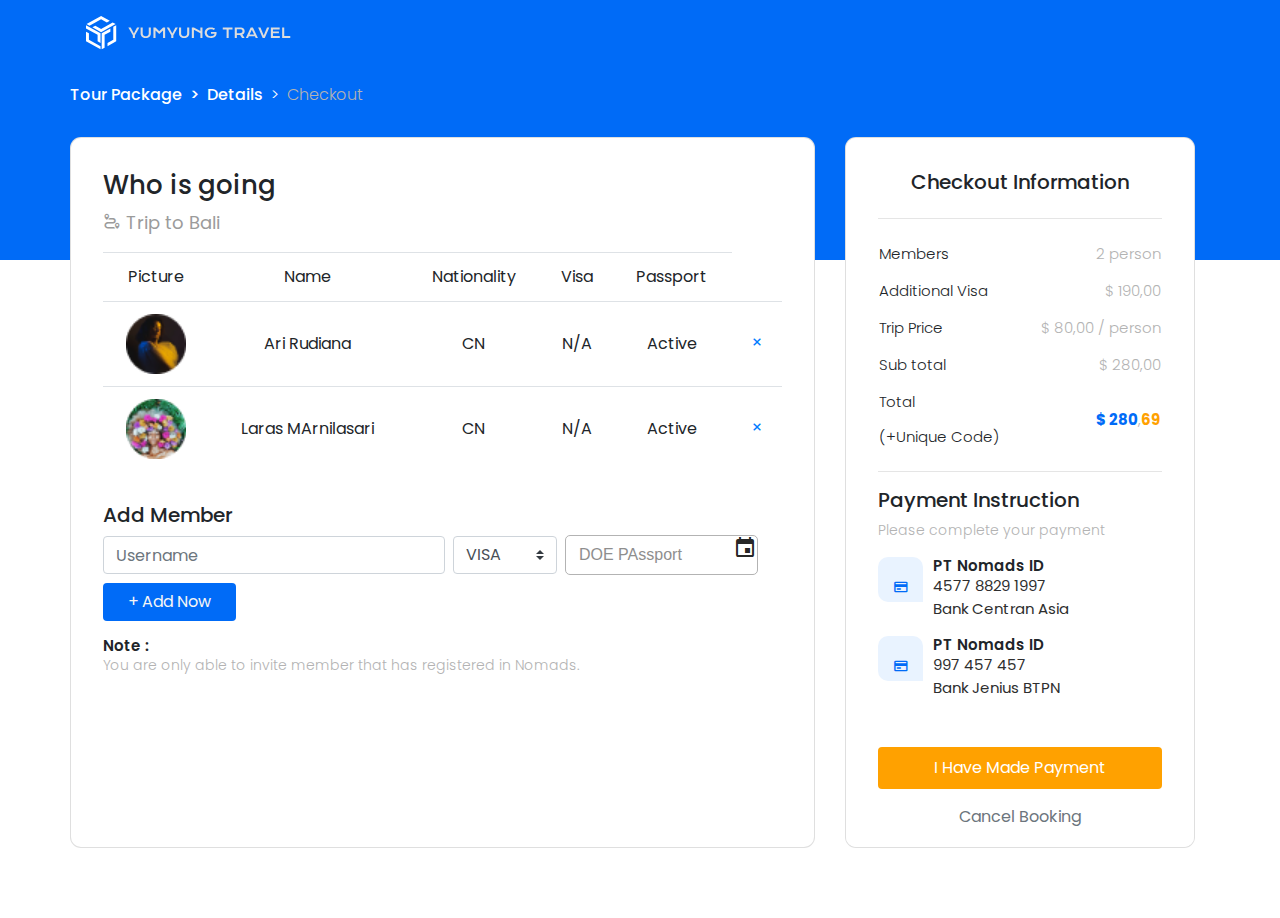
==== commit 514789b4: "finish frontend" ====
--- a/checkout.html
+++ b/checkout.html
@@ -144,65 +144,88 @@
                     </div>
 
                     <button class="btn btn-add-now mb-2 px-4" type="submit">
-                      <i class="bx bx-plus bx-flashing"></i> Add Now
+                      + Add Now
                     </button>
                   </form>
+                  <h3 class="mt-2 mb-0">Note :</h3>
+                  <p class="disclaimer mb-0">
+                    You are only able to invite member that has registered in
+                    Nomads.
+                  </p>
                 </div>
               </div>
             </div>
             <div class="col-lg-4">
               <div class="card card-details card-right">
-                <h2>Members are going</h2>
-                <div class="members my-2">
-                  <img
-                    src="frontend/img/members1.png"
-                    alt="members"
-                    class="member-image"
-                  />
-                  <img
-                    src="frontend/img/members2.png"
-                    alt="members"
-                    class="member-image"
-                  />
-                  <img
-                    src="frontend/img/members3.png"
-                    alt="members"
-                    class="member-image"
-                  />
-                  <img
-                    src="frontend/img/members4.png"
-                    alt="members"
-                    class="member-image"
-                  />
-                  <img
-                    src="frontend/img/members5.png"
-                    alt="members"
-                    class="member-image"
-                  />
-                </div>
+                <h2 class="text-center">Checkout Information</h2>
                 <hr />
-                <h2>Trip Information</h2>
-                <table class="trio-information">
-                  <tr>
-                    <th width="50%">Date of Departure</th>
-                    <td width="50%" class="text-right">22 Aug, 2019</td>
-                  </tr>
-                  <tr>
-                    <th width="50%">Duration</th>
-                    <td width="50%" class="text-right">4D, 3N</td>
-                  </tr>
-                  <tr>
-                    <th width="50%">Type</th>
-                    <td width="50%" class="text-right">Open Trip</td>
-                  </tr>
-                  <tr>
-                    <th width="50%">Price</th>
-                    <td width="50%" class="text-right">$210,00 / person</td>
+                <table class="trip-information">
+                  <tr>
+                    <th width="50%">Members</th>
+                    <td width="50%" class="text-right">2 person</td>
+                  </tr>
+                  <tr>
+                    <th width="50%">Additional Visa</th>
+                    <td width="50%" class="text-right">$ 190,00</td>
+                  </tr>
+                  <tr>
+                    <th width="50%">Trip Price</th>
+                    <td width="50%" class="text-right">$ 80,00 / person</td>
+                  </tr>
+                  <tr>
+                    <th width="50%">Sub total</th>
+                    <td width="50%" class="text-right">$ 280,00</td>
+                  </tr>
+                  <tr>
+                    <th width="50%">Total<br />(+Unique Code)</th>
+                    <td width="50%" class="text-right text-total">
+                      <span class="text-blue">$ 280</span>,<span
+                        class="text-orange"
+                        >69</span
+                      >
+                    </td>
                   </tr>
                 </table>
+                <hr />
+                <h2>Payment Instruction</h2>
+                <p class="payment-instruction">Please complete your payment</p>
+                <div class="bank">
+                  <div class="bank-item pb-3">
+                    <i class="bx bx-credit-card bank-image"></i>
+                    <div class="description">
+                      <h3>PT Nomads ID</h3>
+                      <p>
+                        4577 8829 1997
+                        <br />
+                        Bank Centran Asia
+                      </p>
+                    </div>
+                    <div class="clearfix"></div>
+                  </div>
+                  <div class="bank-item pb-3">
+                    <i class="bx bx-credit-card bank-image"></i>
+                    <div class="description">
+                      <h3>PT Nomads ID</h3>
+                      <p>
+                        997 457 457
+                        <br />
+                        Bank Jenius BTPN
+                      </p>
+                    </div>
+                    <div class="clearfix"></div>
+                  </div>
+                </div>
+
                 <div class="join-container">
-                  <a href="#" class="btn btn-block btn-join-now mt-3 py-2"
-                    >Join now</a
+                  <a
+                    href="success.html"
+                    class="btn btn-block btn-join-now mt-3 py-2"
+                    >I Have Made Payment</a
+                  >
+                </div>
+                <div class="text-center mt-3">
+                  <a href="details.html" class="text-muted" style="color: azure"
+                    >Cancel Booking</a
                   >
                 </div>
               </div>
--- a/frontend/styles/main.css
+++ b/frontend/styles/main.css
@@ -250,6 +250,112 @@
   color: #9b9b9b;
 }
 
+.card-details .trip-information {
+  line-height: 35px;
+}
+
+.card-details .trip-information th {
+  font-weight: 300;
+  font-size: 15px;
+}
+
+.card-details .trip-information td {
+  font-weight: 300;
+  font-size: 15px;
+  color: #b3b3b3;
+}
+
+.card-details .trip-information .text-blue {
+  color: #006bf7;
+  font-weight: bold;
+}
+
+.card-details .trip-information .text-orange {
+  color: #ffa100;
+  font-weight: bold;
+}
+
+.card-details .payment-instruction {
+  font-weight: 300;
+  font-size: 14px;
+  color: #b3b3b3;
+}
+
+.card-details .bank .bank-item h3 {
+  font-size: 15px;
+  margin-bottom: 0;
+}
+
+.card-details .bank .bank-item p {
+  margin-bottom: 0;
+}
+
+.card-details .bank .bank-item .description {
+  margin-left: 10px;
+  overflow: hidden;
+  float: left;
+}
+
+.card-details .bank .bank-item .description p {
+  font-weight: normal;
+  font-size: 15px;
+  color: #2e2e2e;
+}
+
+.card-details .bank .bank-image {
+  width: 45px;
+  height: 45px;
+  float: left;
+  -ms-flex-line-pack: center;
+      align-content: center;
+  text-align: center;
+  -webkit-box-align: center;
+      -ms-flex-align: center;
+          align-items: center;
+  color: #006bf7;
+  background-color: #e9f3ff;
+  padding-top: 14px;
+  border-radius: 10px 10px 0 10px;
+}
+
+.card-details h3 {
+  font-weight: 600;
+  font-size: 15px;
+}
+
+.card-details .disclaimer {
+  font-weight: 300;
+  font-size: 14px;
+  color: #b3b3b3;
+}
+
+.card-details .gj-textbox-md {
+  padding-left: 13px;
+}
+
+.card-details .gj-datepicker {
+  border: 1px solid #b3b3b3;
+  border-radius: 5px;
+}
+
+.card-details .gj-datepicker .datepicker {
+  border: none;
+}
+
+.card-details .gj-datepicker .input-group-append .btn {
+  padding-right: 30px;
+}
+
+.card-details .btn-add-now {
+  background-color: #006bf7;
+  color: #f5f5f5;
+}
+
+.card-details .btn-add-now:hover {
+  color: #006bf7;
+  background-color: #daeaff;
+}
+
 .features {
   margin-top: 20px;
 }
@@ -328,7 +434,39 @@
   background-color: #006bf7;
 }
 
-.trip-information tr {
-  line-height: 40px;
+.section-success {
+  height: 100vh;
+}
+
+.section-success img {
+  max-height: 40vh;
+  max-width: 80vw;
+  margin-bottom: 70px;
+}
+
+.section-success h1 {
+  font-weight: 600;
+  font-size: 26px;
+}
+
+.section-success p {
+  font-weight: 300;
+  font-size: 18px;
+  color: #b1b1b1;
+}
+
+.section-success .btn-home-page {
+  border-radius: 4px;
+  background-color: #0047a5;
+  color: #daeaff;
+  -webkit-transition: 0.7s;
+  transition: 0.7s;
+}
+
+.section-success .btn-home-page:hover {
+  background-color: #daeaff;
+  color: #006bf7;
+  -webkit-transform: translateY(-5px);
+          transform: translateY(-5px);
 }
 /*# sourceMappingURL=main.css.map */